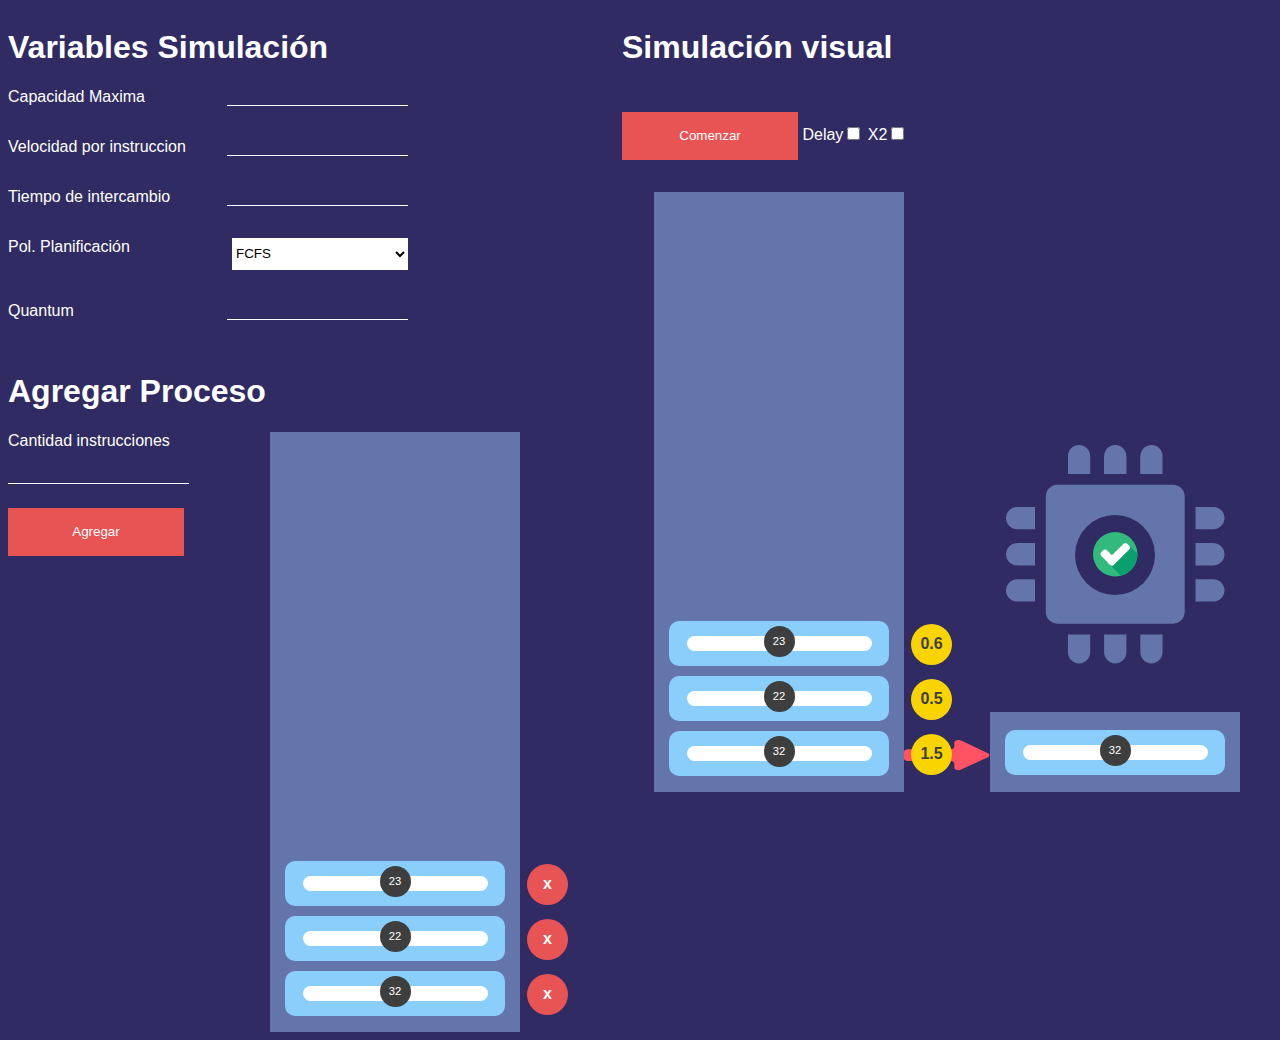
==== Políticas de Planificación/index.html @ 4b5b2b1f "Reubicación de Ejercicio de Políticas de Planificación" ====
<!DOCTYPE html>
<html lang="en">
<head>
    <meta charset="UTF-8">
    <meta http-equiv="X-UA-Compatible" content="IE=edge">
    <meta name="viewport" content="width=device-width, initial-scale=1.0">
    <link rel="stylesheet" href="style.css">
    <script src="script.js"></script>
    <title>Document</title>
</head>
<body>

    <div class="body-container">
        
        <div>
            <div class="inputs-container">
                <h1>Variables Simulación</h1>
                <div class="inputs-yeah"><span>Capacidad Maxima</span><input type="text" class="parameter"></div>
                <div class="inputs-yeah"><span>Velocidad por instruccion</span><input type="text" class="parameter"></div>
                <div class="inputs-yeah"><span>Tiempo de intercambio</span><input type="text" class="parameter"></div>
                <div class="inputs-yeah">
                    <span>Pol. Planificación</span><select name="" id="">
                        <option value="">FCFS</option>
                        <option value="">Round Robin</option>
                        <option value="">SPN</option>
                        <option value="">HRRN</option>
                    </select>
                </div>
                <div class="inputs-yeah"><span>Quantum</span><input type="text" class="parameter"></div>
            </div>

            <h1>Agregar Proceso</h1>
            <div class="add-process-container">
                <div class="add-process">
                    <label>Cantidad instrucciones</label><br>
                    <input type="text" class="parameter"> <br>
                    <button>Agregar</button>
                </div>

                <div class="process-container-param">
                
                    <div class="process" id="process-1">
                        <div class="white-space">
                            <div class="instruction-seg">
                                <div class="instructions-left">32</div>     
                                <div class="instruction-remove" onclick="removeProcess(1)">x</div>
                            </div>
                        </div>
                    </div>
            
                    <div class="process" id="process-2">
                        <div class="white-space">
                            <div class="instruction-seg">
                                <div class="instructions-left">22</div>     
                                <div class="instruction-remove" onclick="removeProcess(2)">x</div>
                            </div>
                        </div>
                    </div>
            
                    <div class="process" id="process-3">
                        <div class="white-space">
                            <div class="instruction-seg">
                                <div class="instructions-left">23</div>     
                                <div class="instruction-remove" onclick="removeProcess(3)">x</div>
                            </div>
                        </div>
                    </div>
            
                </div>
            </div>        
        </div>

        <div>
            <h1>Simulación visual</h1>
            <div>
                <button>Comenzar</button>
                <span>Delay</span><input class="check-option" type="checkbox" name="Delay" id="" value="Delay">
                <span>X2</span><input class="check-option" type="checkbox" name="" id="">

                <div class="visual-simulation">


                    <div class="process-container-param">
            
                        <div class="process" id="process-sim-1">
                            <div class="white-space">
                                <div class="instruction-seg">
                                    <div class="instructions-left">32</div>     
                                    <div class="instruction-ratio">1.5</div>
                                </div>
                            </div>
                        </div>
                
                        <div class="process" id="process-sim-2">
                            <div class="white-space">
                                <div class="instruction-seg">
                                    <div class="instructions-left">22</div>     
                                    <div class="instruction-ratio">0.5</div>
                                </div>
                            </div>
                        </div>
                
                        <div class="process" id="process-sim-3">
                            <div class="white-space">
                                <div class="instruction-seg">
                                    <div class="instructions-left">23</div>     
                                    <div class="instruction-ratio">0.6</div>
                                </div>
                            </div>
                        </div>
                
                    </div>
                    <div class="arrow-segment">
                        <img src="./Assets/arrow.png" alt="">
                    </div>

                    <div class="cpu-and-process-segment">
                        <div class="cpu-segment">                   
                            <img src="./Assets/cpu_icon.png" alt="">
                            <div class="state-cpu" id="state-image-comp">
                                <img src="./Assets/checked.png" alt="">
                            </div>
                        </div>
        
                        <div class="current-process">
                            <div class="process-container-param" >
            
                                <div class="process" id="process-sim-1">
                                    <div class="white-space">
                                        <div class="instruction-seg">
                                            <div class="instructions-left">32</div>     
                
                                        </div>
                                    </div>
                                </div>
                            </div>
                        </div>
                    </div>
                </div>
            </div>

        </div>

    </div>


</body>
</html>
---- Políticas de Planificación/style.css ----
:root{
    --bg-color: #302B63;
    --blue-complement: #6475AB;
    --dark-color: #3E3E3E;
    --light-color: #ffffff;
    --incentive-color: #E85454;
    --secondary-text: #878787; 
}

body,
* {
    font-family: 'Roboto', sans-serif;
    background-color: var(--bg-color);
    color: var(--light-color);

}

button {
    border: none;
    background-color: var(--incentive-color);
    width: 11rem;
    height: 3rem;
    margin-top: 1.5rem;
}

button:hover {
    cursor: pointer;
}

option {
    background-color: var(--light-color);
    color: black;
}

.body-container{
    display: flex;
    justify-content: space-between;
}

.inputs-container {
    display: flex;
    flex-direction: column;
    width: 25rem;
}

.inputs-container select {
    background-color: white;
    color: black;
    border: none;
    width: 11rem;
    height: 2rem;
}

.parameter {
    border: 0;
    outline: none;
    border-bottom-color: white;
    border-bottom: 1px solid #ffffff;
}

.inputs-yeah {
    margin-bottom: 2rem;
    display: flex;
    justify-content: space-between;
}

.add-process-container {
    display: flex;
    justify-content: space-between;
    width: 32rem;
}

.add-process input {
    margin-top: 1rem;
}


/*-----------Process segment----------*/

.process-container-param{
    box-sizing: border-box;
    padding: 1em;
    width: 250px;
    height: 600px;
    background-color: var(--blue-complement);
    display: flex;
    flex-direction: column-reverse;
    align-items: center;
}

.process{
    margin-top: 10px;
    position: relative;
    width: 220px;
    height: 45px;
    background-color: #8ACEFB;
    border-radius: 10px;
    display: flex;
    justify-content: center;
    align-items: center;
}

.white-space{
    width:185px;
    height: 15px;
    background-color: var(--light-color);
    text-align: center;
    border-radius: 10px;
}

.instructions-left{
    background-color: var(--dark-color);
    color: var(--light-color);
    font-size: 0.7em;

    display: flex;
    justify-content: center;
    align-items: center;
    width: 15px;
    height: 15px;
    
    position: absolute;
    padding: 8px;
    border-radius: 100%;
    left:43%;
    top:5px;
    
}
.instruction-remove{
    cursor: pointer;

    background-color: var(--incentive-color);
    color: var(--light-color);
    font-size: 1em;
    font-weight: bold;

    display: flex;
    justify-content: center;
    align-items: center;
    width: 25px;
    height: 25px;
    
    position: absolute;
    padding: 8px;
    border-radius: 100%;
    left:110%;
    top:3px;
}

/*cpu simulation*/
.visual-simulation{
    
    display: flex;
    width: 40%;
    padding: 2em;
    justify-content: space-between;
}

.current-process .process-container-param{
    box-sizing: content-box;
    padding: 0;
    height: 80px;
    flex-direction: row;
    
    align-items: center;
    justify-content: center;
}
.current-process .process-container-param .process{
   margin-bottom: 9px;
}

.arrow-segment{
    display: flex;
    align-items: flex-end;
    padding-bottom: 1.3em;
}

.cpu-segment{
    display: flex;
    justify-content: center;
    
    position: relative;
    background-color: var(--bg-color);

    margin-bottom: 3em;
}

.state-cpu{
    background-color: var(--bg-color);
    width:  80px;
    height:  80px;
    border-radius: 100%;

    z-index: 1;
    position: absolute;
    top:32%;
    left: 85px;
    display: flex;
    justify-content: center;
    align-items: center;
}

.cpu-and-process-segment{
    display: flex;
    flex-direction: column;
    justify-content: flex-end;
    
}

.instruction-ratio{
    background-color: #fad400;
    color: var(--dark-color);
    font-size: 1em;
    font-weight: bold;

    display: flex;
    justify-content: center;
    align-items: center;
    width: 25px;
    height: 25px;
    
    position: absolute;
    padding: 8px;
    border-radius: 100%;
    left:110%;
    top:3px;
}
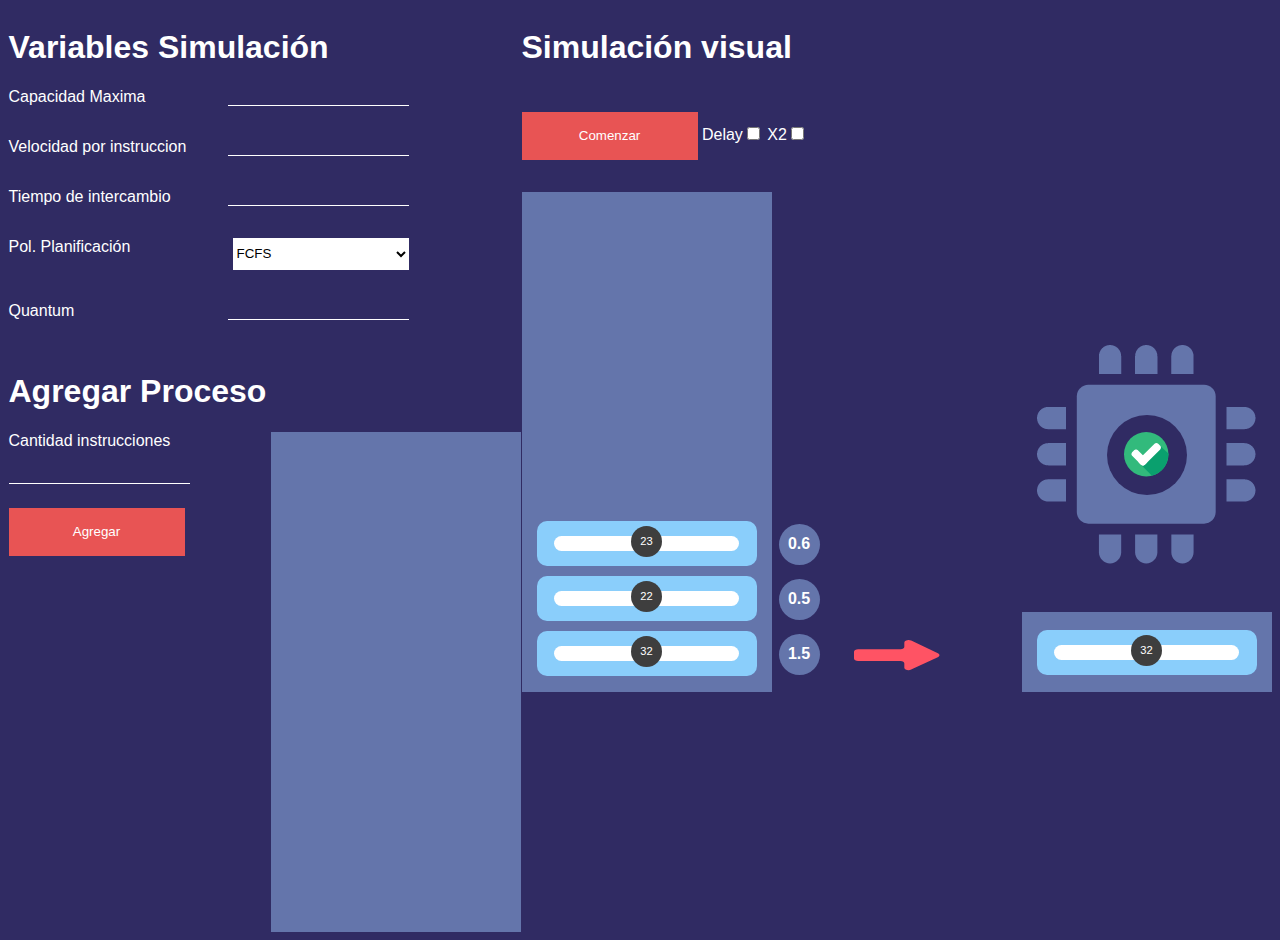
==== commit 0d574e9c: "Add processes and get Parameter" ====
--- a/Políticas de Planificación/index.html
+++ b/Políticas de Planificación/index.html
@@ -15,59 +15,33 @@
         <div>
             <div class="inputs-container">
                 <h1>Variables Simulación</h1>
-                <div class="inputs-yeah"><span>Capacidad Maxima</span><input type="text" class="parameter"></div>
-                <div class="inputs-yeah"><span>Velocidad por instruccion</span><input type="text" class="parameter"></div>
-                <div class="inputs-yeah"><span>Tiempo de intercambio</span><input type="text" class="parameter"></div>
-                <div class="inputs-yeah">
+                <div class="inputs-yeah" id="inputSimCapacidad"><span>Capacidad Maxima</span><input type="text" class="parameter"></div>
+                <div class="inputs-yeah" id="inputSimInstruccion"><span>Velocidad por instruccion</span><input type="text" class="parameter"></div>
+                <div class="inputs-yeah" id="inputSimIntercambio"><span>Tiempo de intercambio</span><input type="text" class="parameter"></div>
+                <div class="inputs-yeah" id="inputSimPolitica">
                     <span>Pol. Planificación</span><select name="" id="">
                         <option value="">FCFS</option>
                         <option value="">Round Robin</option>
                         <option value="">SPN</option>
                         <option value="">HRRN</option>
                     </select>
+        
                 </div>
-                <div class="inputs-yeah"><span>Quantum</span><input type="text" class="parameter"></div>
-            </div>
+                <div class="inputs-yeah" id="inputSimQuantum"><span>Quantum</span><input type="text" class="parameter"></div>
+            </div>        
 
             <h1>Agregar Proceso</h1>
             <div class="add-process-container">
                 <div class="add-process">
                     <label>Cantidad instrucciones</label><br>
-                    <input type="text" class="parameter"> <br>
-                    <button>Agregar</button>
+                    <input type="number" class="parameter" id="add-process-input"> <br>
+                    <button onclick="addInstruction()">Agregar</button>
                 </div>
 
-                <div class="process-container-param">
-                
-                    <div class="process" id="process-1">
-                        <div class="white-space">
-                            <div class="instruction-seg">
-                                <div class="instructions-left">32</div>     
-                                <div class="instruction-remove" onclick="removeProcess(1)">x</div>
-                            </div>
-                        </div>
-                    </div>
-            
-                    <div class="process" id="process-2">
-                        <div class="white-space">
-                            <div class="instruction-seg">
-                                <div class="instructions-left">22</div>     
-                                <div class="instruction-remove" onclick="removeProcess(2)">x</div>
-                            </div>
-                        </div>
-                    </div>
-            
-                    <div class="process" id="process-3">
-                        <div class="white-space">
-                            <div class="instruction-seg">
-                                <div class="instructions-left">23</div>     
-                                <div class="instruction-remove" onclick="removeProcess(3)">x</div>
-                            </div>
-                        </div>
-                    </div>
+                <div class="process-container-param" id="processParamsVisual">
             
                 </div>
-            </div>        
+            </div>    
         </div>
 
         <div>
--- a/Políticas de Planificación/style.css
+++ b/Políticas de Planificación/style.css
@@ -35,7 +35,8 @@
 
 .body-container{
     display: flex;
-    justify-content: space-between;
+    justify-content: space-around;
+    
 }
 
 .inputs-container {
@@ -82,7 +83,7 @@
     box-sizing: border-box;
     padding: 1em;
     width: 250px;
-    height: 600px;
+    height: 500px;
     background-color: var(--blue-complement);
     display: flex;
     flex-direction: column-reverse;
@@ -152,8 +153,8 @@
 .visual-simulation{
     
     display: flex;
-    width: 40%;
-    padding: 2em;
+    width: 750px;
+    padding: 2em 0em;
     justify-content: space-between;
 }
 
@@ -209,8 +210,8 @@
 }
 
 .instruction-ratio{
-    background-color: #fad400;
-    color: var(--dark-color);
+    background-color: var(--blue-complement);
+    color: var(--light-color);
     font-size: 1em;
     font-weight: bold;
 
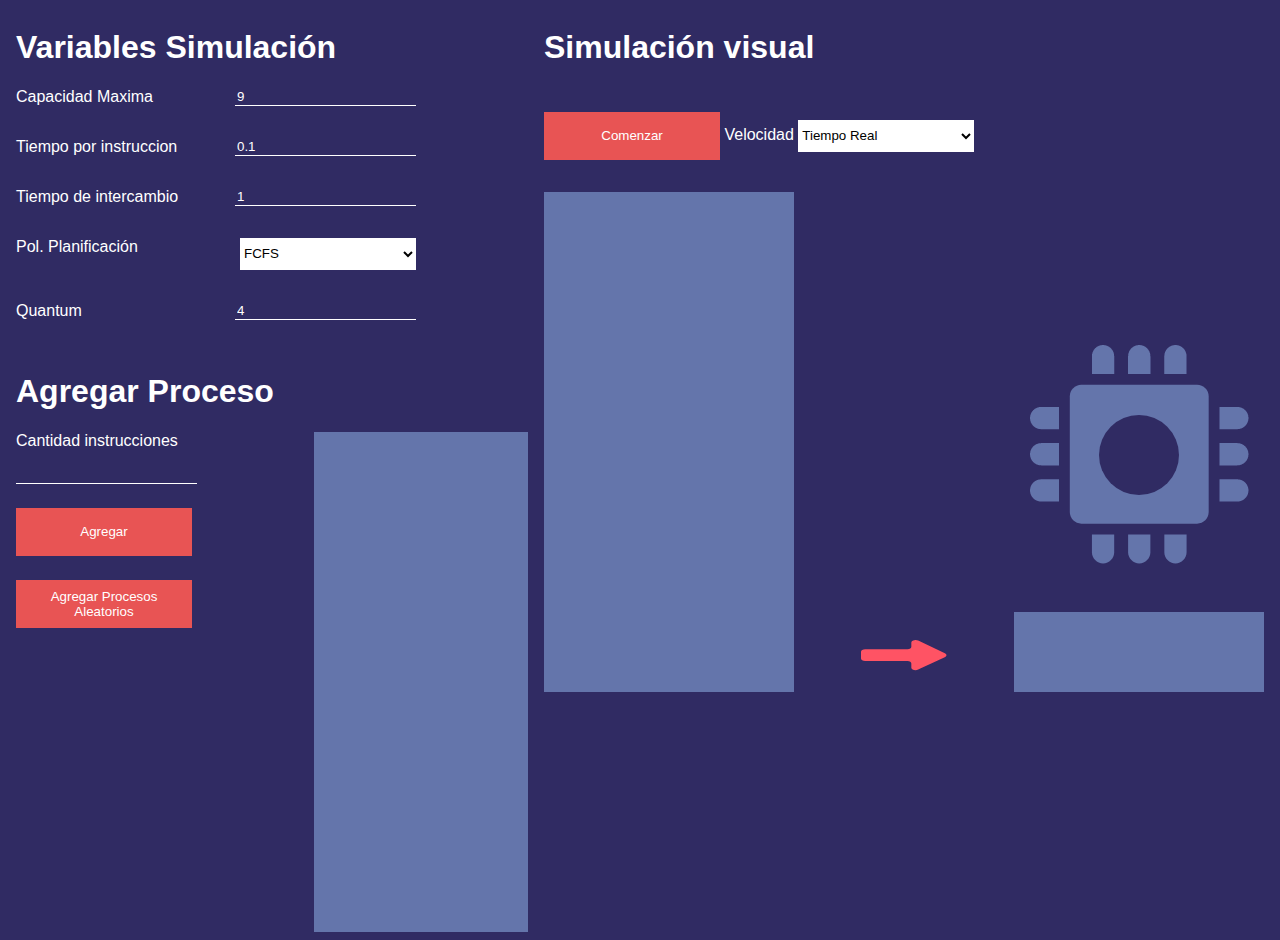
==== commit 09786acf: "Simulation Visual" ====
--- a/Políticas de Planificación/index.html
+++ b/Políticas de Planificación/index.html
@@ -1,5 +1,6 @@
 <!DOCTYPE html>
 <html lang="en">
+
 <head>
     <meta charset="UTF-8">
     <meta http-equiv="X-UA-Compatible" content="IE=edge">
@@ -8,27 +9,28 @@
     <script src="script.js"></script>
     <title>Document</title>
 </head>
+
 <body>
 
     <div class="body-container">
-        
+
         <div>
             <div class="inputs-container">
                 <h1>Variables Simulación</h1>
-                <div class="inputs-yeah" id="inputSimCapacidad"><span>Capacidad Maxima</span><input type="text" class="parameter"></div>
-                <div class="inputs-yeah" id="inputSimInstruccion"><span>Velocidad por instruccion</span><input type="text" class="parameter"></div>
-                <div class="inputs-yeah" id="inputSimIntercambio"><span>Tiempo de intercambio</span><input type="text" class="parameter"></div>
-                <div class="inputs-yeah" id="inputSimPolitica">
-                    <span>Pol. Planificación</span><select name="" id="">
-                        <option value="">FCFS</option>
-                        <option value="">Round Robin</option>
-                        <option value="">SPN</option>
-                        <option value="">HRRN</option>
+                <div class="inputs-yeah" ><span>Capacidad Maxima</span><input type="text" class="parameter" value="9" id="inputSimCapacidad"></div>
+                <div class="inputs-yeah" ><span>Tiempo por instruccion</span><input type="text" class="parameter" value="0.1" id="inputSimInstruccion"></div>
+                <div class="inputs-yeah" ><span>Tiempo de intercambio</span><input type="text" class="parameter" value="1" id="inputSimIntercambio"></div>
+                <div class="inputs-yeah" >
+                    <span>Pol. Planificación</span><select name="" id="inputSimPolitica">
+                        <option value="FCFS">FCFS</option>
+                        <option value="Round">Round Robin</option>
+                        <option value="SPN">SPN</option>
+                        <option value="HRRN">HRRN</option>
                     </select>
-        
+
                 </div>
-                <div class="inputs-yeah" id="inputSimQuantum"><span>Quantum</span><input type="text" class="parameter"></div>
-            </div>        
+                <div class="inputs-yeah" ><span>Quantum</span><input type="text" class="parameter" id="inputSimQuantum" value="4"></div>
+            </div>
 
             <h1>Agregar Proceso</h1>
             <div class="add-process-container">
@@ -36,77 +38,49 @@
                     <label>Cantidad instrucciones</label><br>
                     <input type="number" class="parameter" id="add-process-input"> <br>
                     <button onclick="addInstruction()">Agregar</button>
+                    <button onclick="addInstruction()">Agregar Procesos Aleatorios</button>
                 </div>
 
                 <div class="process-container-param" id="processParamsVisual">
-            
+
                 </div>
-            </div>    
+            </div>
         </div>
 
         <div>
             <h1>Simulación visual</h1>
             <div>
-                <button>Comenzar</button>
-                <span>Delay</span><input class="check-option" type="checkbox" name="Delay" id="" value="Delay">
-                <span>X2</span><input class="check-option" type="checkbox" name="" id="">
+                <button onclick="startSimulation()">Comenzar</button>
+                <span>Velocidad </span><select name="" id="">                    
+                    <option value="">Tiempo Real</option>
+                    <option value="">Acelerado</option>
+                    <option value="">Sin delay</option>
+                </select>
 
                 <div class="visual-simulation">
 
 
-                    <div class="process-container-param">
-            
-                        <div class="process" id="process-sim-1">
-                            <div class="white-space">
-                                <div class="instruction-seg">
-                                    <div class="instructions-left">32</div>     
-                                    <div class="instruction-ratio">1.5</div>
-                                </div>
-                            </div>
-                        </div>
+                    <div class="process-container-param" id="process-container-sim">
+
                 
-                        <div class="process" id="process-sim-2">
-                            <div class="white-space">
-                                <div class="instruction-seg">
-                                    <div class="instructions-left">22</div>     
-                                    <div class="instruction-ratio">0.5</div>
-                                </div>
-                            </div>
-                        </div>
-                
-                        <div class="process" id="process-sim-3">
-                            <div class="white-space">
-                                <div class="instruction-seg">
-                                    <div class="instructions-left">23</div>     
-                                    <div class="instruction-ratio">0.6</div>
-                                </div>
-                            </div>
-                        </div>
-                
+
                     </div>
                     <div class="arrow-segment">
                         <img src="./Assets/arrow.png" alt="">
                     </div>
 
                     <div class="cpu-and-process-segment">
-                        <div class="cpu-segment">                   
+                        <div class="cpu-segment">
                             <img src="./Assets/cpu_icon.png" alt="">
                             <div class="state-cpu" id="state-image-comp">
-                                <img src="./Assets/checked.png" alt="">
+                                
                             </div>
                         </div>
-        
+
                         <div class="current-process">
-                            <div class="process-container-param" >
-            
-                                <div class="process" id="process-sim-1">
-                                    <div class="white-space">
-                                        <div class="instruction-seg">
-                                            <div class="instructions-left">32</div>     
-                
-                                        </div>
-                                    </div>
-                                </div>
+                            <div class="process-container-param" id="current-process-container">
+
+                                
                             </div>
                         </div>
                     </div>
@@ -119,4 +93,5 @@
 
 
 </body>
+
 </html>--- a/Políticas de Planificación/style.css
+++ b/Políticas de Planificación/style.css
@@ -1,11 +1,10 @@
-
-:root{
+:root {
     --bg-color: #302B63;
     --blue-complement: #6475AB;
     --dark-color: #3E3E3E;
     --light-color: #ffffff;
     --incentive-color: #E85454;
-    --secondary-text: #878787; 
+    --secondary-text: #878787;
 }
 
 body,
@@ -13,7 +12,6 @@
     font-family: 'Roboto', sans-serif;
     background-color: var(--bg-color);
     color: var(--light-color);
-
 }
 
 button {
@@ -33,19 +31,7 @@
     color: black;
 }
 
-.body-container{
-    display: flex;
-    justify-content: space-around;
-    
-}
-
-.inputs-container {
-    display: flex;
-    flex-direction: column;
-    width: 25rem;
-}
-
-.inputs-container select {
+select {
     background-color: white;
     color: black;
     border: none;
@@ -53,6 +39,17 @@
     height: 2rem;
 }
 
+.body-container {
+    display: flex;
+    justify-content: space-around;
+}
+
+.inputs-container {
+    display: flex;
+    flex-direction: column;
+    width: 25rem;
+}
+
 .parameter {
     border: 0;
     outline: none;
@@ -79,7 +76,7 @@
 
 /*-----------Process segment----------*/
 
-.process-container-param{
+.process-container-param {
     box-sizing: border-box;
     padding: 1em;
     width: 250px;
@@ -90,7 +87,7 @@
     align-items: center;
 }
 
-.process{
+.process {
     margin-top: 10px;
     position: relative;
     width: 220px;
@@ -102,128 +99,118 @@
     align-items: center;
 }
 
-.white-space{
-    width:185px;
+.white-space {
+    width: 185px;
     height: 15px;
     background-color: var(--light-color);
     text-align: center;
     border-radius: 10px;
 }
 
-.instructions-left{
+.instructions-left {
     background-color: var(--dark-color);
     color: var(--light-color);
     font-size: 0.7em;
-
     display: flex;
     justify-content: center;
     align-items: center;
     width: 15px;
     height: 15px;
-    
     position: absolute;
     padding: 8px;
     border-radius: 100%;
-    left:43%;
-    top:5px;
-    
-}
-.instruction-remove{
+    left: 43%;
+    top: 5px;
+}
+
+.instruction-remove {
     cursor: pointer;
-
     background-color: var(--incentive-color);
     color: var(--light-color);
     font-size: 1em;
     font-weight: bold;
-
     display: flex;
     justify-content: center;
     align-items: center;
     width: 25px;
     height: 25px;
-    
     position: absolute;
     padding: 8px;
     border-radius: 100%;
-    left:110%;
-    top:3px;
-}
+    left: 110%;
+    top: 3px;
+}
+
 
 /*cpu simulation*/
-.visual-simulation{
-    
-    display: flex;
-    width: 750px;
+
+.visual-simulation {
+    display: flex;
+    width: 720px;
     padding: 2em 0em;
     justify-content: space-between;
 }
 
-.current-process .process-container-param{
+.current-process .process-container-param {
     box-sizing: content-box;
     padding: 0;
     height: 80px;
     flex-direction: row;
-    
-    align-items: center;
-    justify-content: center;
-}
-.current-process .process-container-param .process{
-   margin-bottom: 9px;
-}
-
-.arrow-segment{
+    align-items: center;
+    justify-content: center;
+}
+
+.current-process .process-container-param .process {
+    margin-bottom: 9px;
+}
+
+.arrow-segment {
     display: flex;
     align-items: flex-end;
     padding-bottom: 1.3em;
 }
 
-.cpu-segment{
-    display: flex;
-    justify-content: center;
-    
+.cpu-segment {
+    display: flex;
+    justify-content: center;
     position: relative;
     background-color: var(--bg-color);
-
     margin-bottom: 3em;
 }
 
-.state-cpu{
+.state-cpu {
     background-color: var(--bg-color);
-    width:  80px;
-    height:  80px;
-    border-radius: 100%;
-
+    width: 80px;
+    height: 80px;
+    border-radius: 100%;
     z-index: 1;
     position: absolute;
-    top:32%;
+    top: 32%;
     left: 85px;
     display: flex;
     justify-content: center;
     align-items: center;
 }
 
-.cpu-and-process-segment{
+.cpu-and-process-segment {
     display: flex;
     flex-direction: column;
     justify-content: flex-end;
-    
-}
-
-.instruction-ratio{
+}
+
+.instruction-ratio {
     background-color: var(--blue-complement);
     color: var(--light-color);
     font-size: 1em;
     font-weight: bold;
-
     display: flex;
     justify-content: center;
     align-items: center;
     width: 25px;
     height: 25px;
-    
     position: absolute;
     padding: 8px;
     border-radius: 100%;
-    left:110%;
-    top:3px;
+    left: 110%;
+    top: 3px;
 }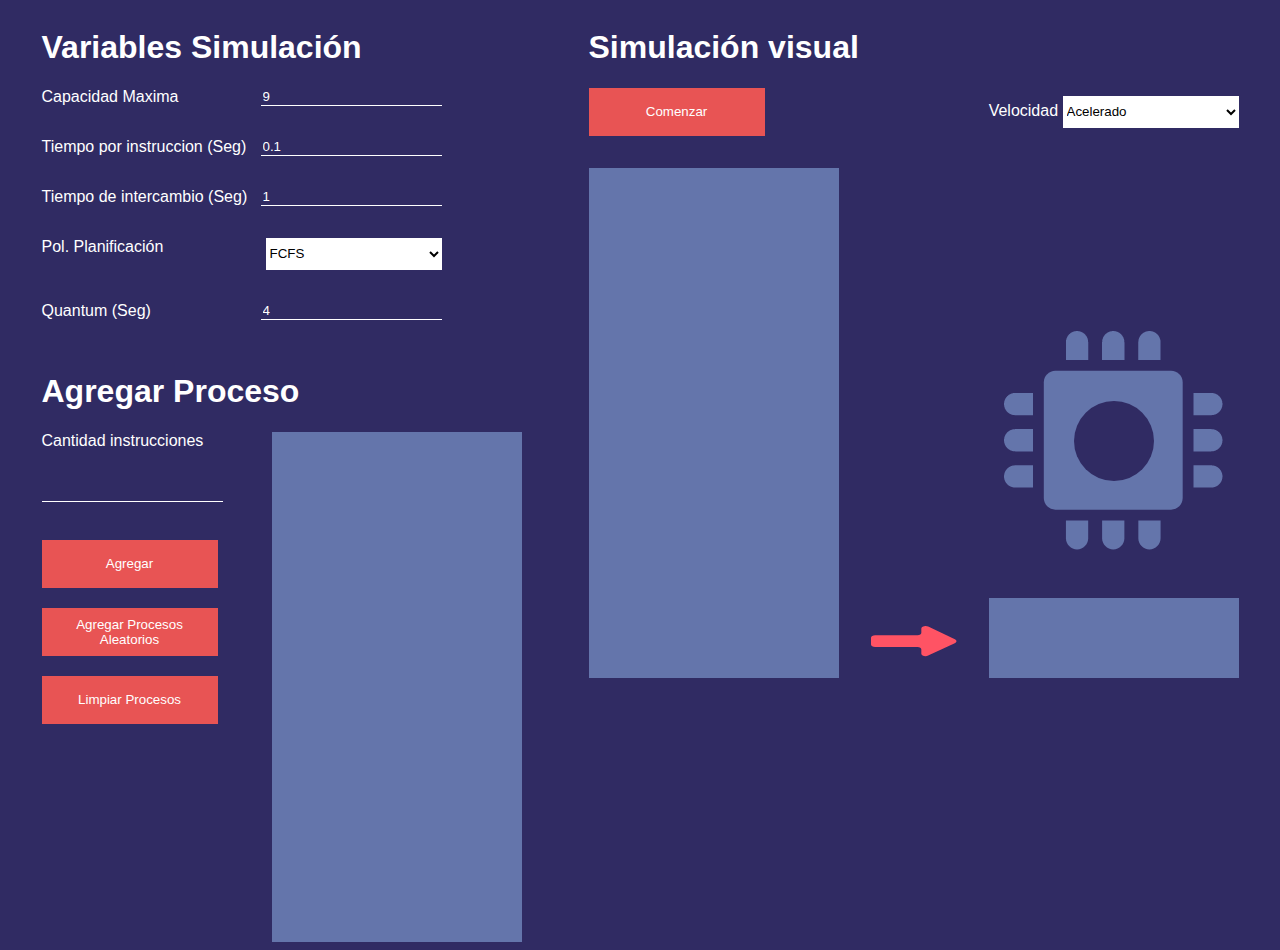
==== commit 9dffb6ef: "Nombre de página" ====
--- a/Políticas de Planificación/index.html
+++ b/Políticas de Planificación/index.html
@@ -6,8 +6,7 @@
     <meta http-equiv="X-UA-Compatible" content="IE=edge">
     <meta name="viewport" content="width=device-width, initial-scale=1.0">
     <link rel="stylesheet" href="style.css">
-    <script src="script.js"></script>
-    <title>Document</title>
+    <title>Políticas de Planificación</title>
 </head>
 
 <body>
@@ -18,18 +17,18 @@
             <div class="inputs-container">
                 <h1>Variables Simulación</h1>
                 <div class="inputs-yeah" ><span>Capacidad Maxima</span><input type="text" class="parameter" value="9" id="inputSimCapacidad"></div>
-                <div class="inputs-yeah" ><span>Tiempo por instruccion</span><input type="text" class="parameter" value="0.1" id="inputSimInstruccion"></div>
-                <div class="inputs-yeah" ><span>Tiempo de intercambio</span><input type="text" class="parameter" value="1" id="inputSimIntercambio"></div>
+                <div class="inputs-yeah" ><span>Tiempo por instruccion (Seg)</span><input type="text" class="parameter" value="0.1" id="inputSimInstruccion" onchange="setTimeSimulation()"></div>
+                <div class="inputs-yeah" ><span>Tiempo de intercambio (Seg)</span><input type="text" class="parameter" value="1" id="inputSimIntercambio" onchange="setTimeSimulation()"></div>
                 <div class="inputs-yeah" >
                     <span>Pol. Planificación</span><select name="" id="inputSimPolitica">
                         <option value="FCFS">FCFS</option>
-                        <option value="Round">Round Robin</option>
+                        <option value="Round Robin">Round Robin</option>
                         <option value="SPN">SPN</option>
                         <option value="HRRN">HRRN</option>
                     </select>
 
                 </div>
-                <div class="inputs-yeah" ><span>Quantum</span><input type="text" class="parameter" id="inputSimQuantum" value="4"></div>
+                <div class="inputs-yeah" ><span>Quantum (Seg)</span><input type="text" class="parameter" id="inputSimQuantum" value="4"></div>
             </div>
 
             <h1>Agregar Proceso</h1>
@@ -37,8 +36,9 @@
                 <div class="add-process">
                     <label>Cantidad instrucciones</label><br>
                     <input type="number" class="parameter" id="add-process-input"> <br>
-                    <button onclick="addInstruction()">Agregar</button>
-                    <button onclick="addInstruction()">Agregar Procesos Aleatorios</button>
+                    <button class="mgt" onclick="addInstruction()">Agregar</button>
+                    <button class="mgt" onclick="addRandomProcesses()">Agregar Procesos Aleatorios</button>
+                    <button class="mgt" onclick="removeProcesses()">Limpiar Procesos</button>
                 </div>
 
                 <div class="process-container-param" id="processParamsVisual">
@@ -49,13 +49,17 @@
 
         <div>
             <h1>Simulación visual</h1>
-            <div>
-                <button onclick="startSimulation()">Comenzar</button>
-                <span>Velocidad </span><select name="" id="">                    
-                    <option value="">Tiempo Real</option>
-                    <option value="">Acelerado</option>
-                    <option value="">Sin delay</option>
-                </select>
+            <div class="simulation-start-setup">
+                <div class="simlation-setup">
+                    <button onclick="startSimulation()">Comenzar</button>
+                    <div>
+                        <span>Velocidad </span><select name=""  id="timeExeSimulation" onchange="setTimeSimulation()">                    
+                            <option value="Acelerado">Acelerado</option>
+                            <option value="TiempoReal">Tiempo Real</option>
+                            <option value="SinDelay">Sin delay</option>
+                        </select>
+                    </div>
+                </div>
 
                 <div class="visual-simulation">
 
@@ -86,12 +90,16 @@
                     </div>
                 </div>
             </div>
+            <div class="result" id="resultSegment"> 
+               
+            </div>
+        </div>
 
-        </div>
+        
 
     </div>
 
 
 </body>
-
+<script src="script.js"></script>
 </html>--- a/Políticas de Planificación/style.css
+++ b/Políticas de Planificación/style.css
@@ -19,7 +19,7 @@
     background-color: var(--incentive-color);
     width: 11rem;
     height: 3rem;
-    margin-top: 1.5rem;
+    
 }
 
 button:hover {
@@ -63,14 +63,22 @@
     justify-content: space-between;
 }
 
+.add-process{
+    display: flex;
+    flex-direction: column;
+}
+
 .add-process-container {
     display: flex;
     justify-content: space-between;
-    width: 32rem;
+    width: 30rem;
 }
 
 .add-process input {
     margin-top: 1rem;
+}
+.mgt{
+    margin-top: 1.5em;
 }
 
 
@@ -80,7 +88,7 @@
     box-sizing: border-box;
     padding: 1em;
     width: 250px;
-    height: 500px;
+    height: 510px;
     background-color: var(--blue-complement);
     display: flex;
     flex-direction: column-reverse;
@@ -90,8 +98,8 @@
 .process {
     margin-top: 10px;
     position: relative;
-    width: 220px;
-    height: 45px;
+    min-width: 220px;
+    min-height: 45px;
     background-color: #8ACEFB;
     border-radius: 10px;
     display: flex;
@@ -114,8 +122,8 @@
     display: flex;
     justify-content: center;
     align-items: center;
-    width: 15px;
-    height: 15px;
+    width: 8%;
+    height: 40%;
     position: absolute;
     padding: 8px;
     border-radius: 100%;
@@ -143,10 +151,16 @@
 
 
 /*cpu simulation*/
+.simlation-setup{
+    display: flex;
+    align-items: center;
+    justify-content: space-between;
+}
+
 
 .visual-simulation {
     display: flex;
-    width: 720px;
+    width: 650px;
     padding: 2em 0em;
     justify-content: space-between;
 }
